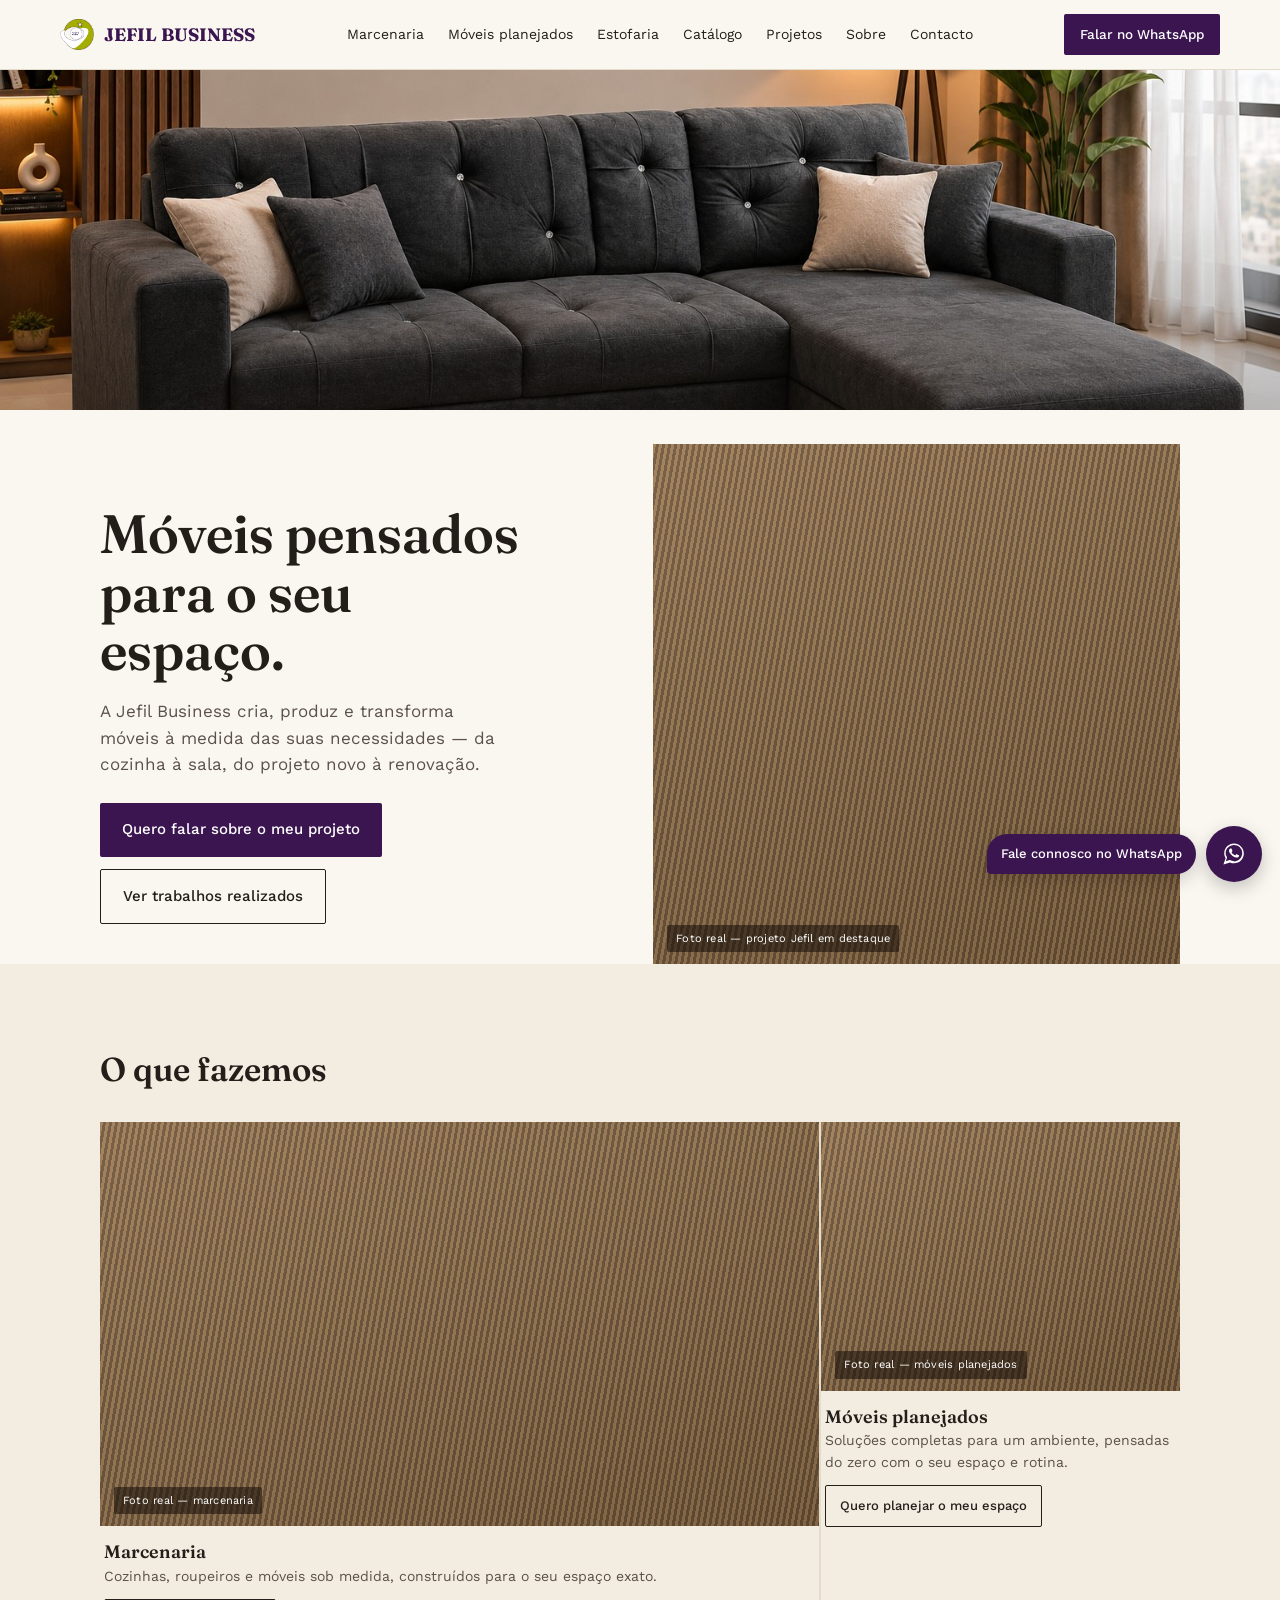
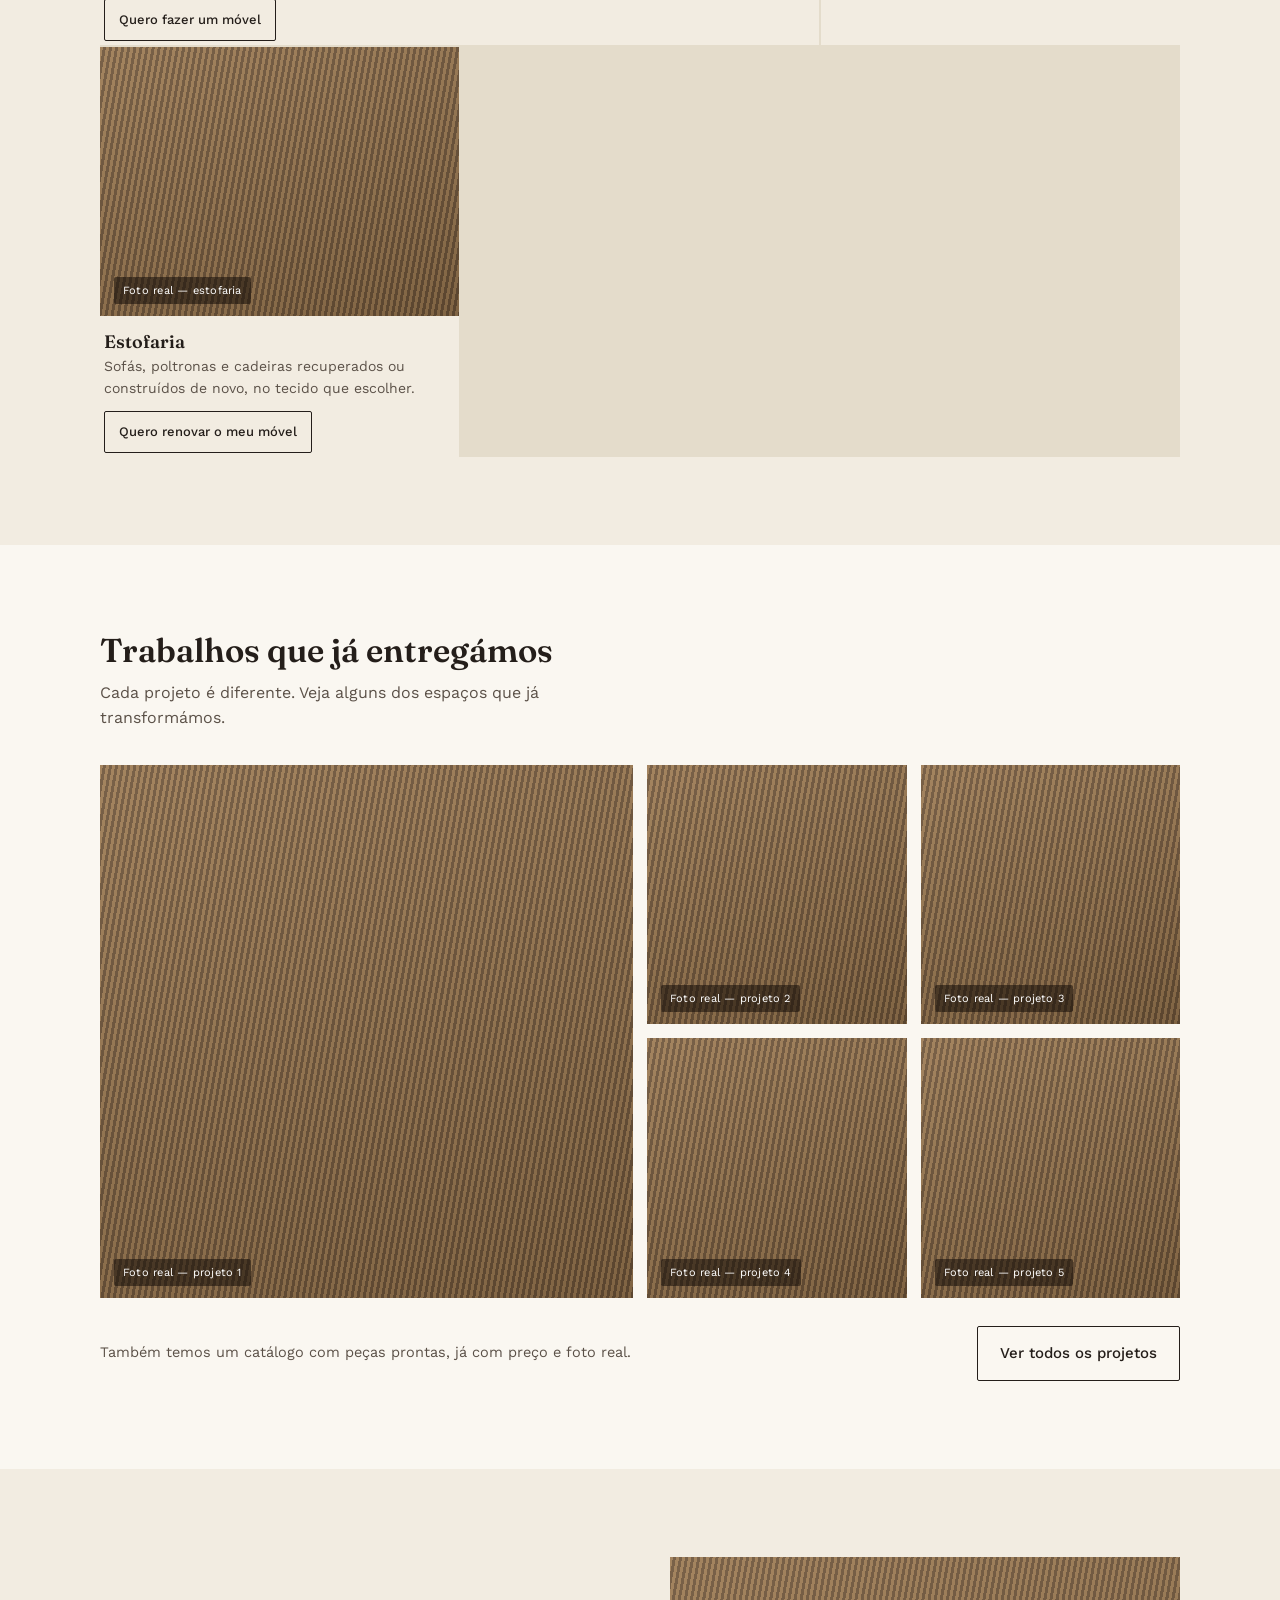
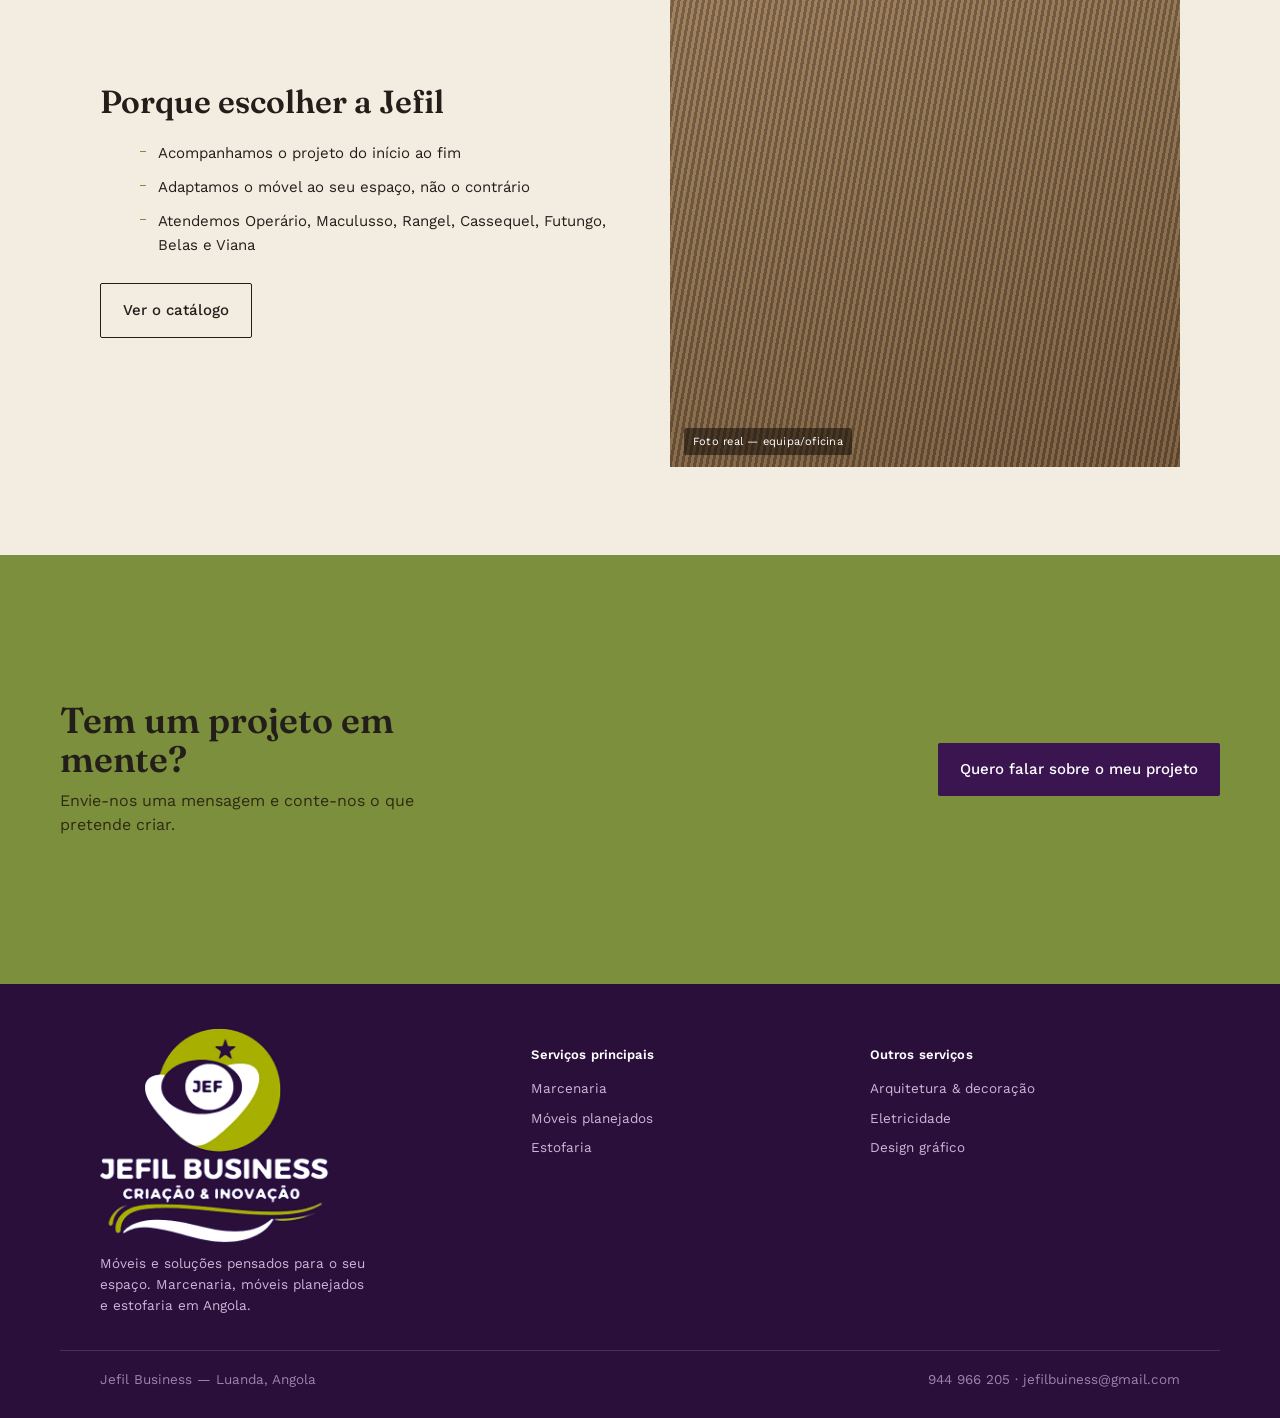
==== index.html @ 347f5ef6 "Add files via upload" ====
<!DOCTYPE html>
<html lang="pt-AO">
<head>
<meta charset="UTF-8">
<meta name="viewport" content="width=device-width, initial-scale=1.0">
<title>Jefil Business — Marcenaria, Móveis Planejados e Estofaria em Angola</title>
<meta name="description" content="Móveis feitos sob medida para o seu espaço. Marcenaria, móveis planejados e estofaria em Angola. Fale connosco no WhatsApp.">
<link rel="icon" type="image/png" sizes="32x32" href="images/favicon-32.png">
<link rel="icon" type="image/png" sizes="192x192" href="images/favicon-192.png">
<link rel="apple-touch-icon" href="images/favicon-512.png">
<link rel="preconnect" href="https://fonts.googleapis.com">
<link rel="preconnect" href="https://fonts.gstatic.com" crossorigin>
<link href="https://fonts.googleapis.com/css2?family=Fraunces:opsz,wght@9..144,400;9..144,500;9..144,600;9..144,700&family=Work+Sans:wght@400;500;600&display=swap" rel="stylesheet">
<link rel="stylesheet" href="styles.css">
</head>
<body>
<header>
  <div class="wrap nav">
    <a href="index.html" class="logo"><img src="images/jefil-icon.png" alt="Jefil Business"><span>JEFIL BUSINESS</span></a>
    <nav class="nav-links">
      <a href="marcenaria.html">Marcenaria</a>
      <a href="moveis-planejados.html">Móveis planejados</a>
      <a href="estofaria.html">Estofaria</a>
      <a href="catalogo.html">Catálogo</a>
      <a href="projetos.html">Projetos</a>
      <a href="sobre.html">Sobre</a>
      <a href="contacto.html">Contacto</a>
    </nav>
    <a href="#" class="nav-cta wa-link" data-msg="Olá, vim do site e quero falar sobre o meu projeto.">Falar no WhatsApp</a>
    <button class="burger" id="burgerBtn" aria-label="Abrir menu">
      <span></span><span></span><span></span>
    </button>
  </div>
  <div class="wrap mobile-menu" id="mobileMenu">
    <a href="marcenaria.html">Marcenaria</a>
      <a href="moveis-planejados.html">Móveis planejados</a>
      <a href="estofaria.html">Estofaria</a>
      <a href="catalogo.html">Catálogo</a>
      <a href="projetos.html">Projetos</a>
      <a href="sobre.html">Sobre</a>
      <a href="contacto.html">Contacto</a>
    <div class="sub">
      <a href="#">Arquitetura &amp; decoração</a>
      <a href="#">Eletricidade</a>
      <a href="#">Design gráfico</a>
    </div>
  </div>
</header>
<div class="page-banner"><img src="images/banner-home.jpg" alt="Ambiente de decoração — imagem ilustrativa"></div>

<section class="hero">
  <div class="wrap hero-grid">
    <div class="hero-copy">
      <h1>Móveis pensados para o seu espaço.</h1>
      <p>A Jefil Business cria, produz e transforma móveis à medida das suas necessidades — da cozinha à sala, do projeto novo à renovação.</p>
      <div class="hero-actions">
        <a href="#" class="btn wa-link" data-msg="Olá, vim do site da Jefil e quero falar sobre o meu projeto.">Quero falar sobre o meu projeto</a>
        <a href="projetos.html" class="btn-outline">Ver trabalhos realizados</a>
      </div>
    </div>
    <div class="ph hero-photo" data-label="Foto real — projeto Jefil em destaque"></div>
  </div>
</section>

<section class="offer-alt">
  <div class="wrap">
    <div class="section-head">
      <h2>O que fazemos</h2>
    </div>
    <div class="offer-grid">
      <div class="offer-item big">
        <div class="ph" data-label="Foto real — marcenaria"></div>
        <div class="cap">
          <h3>Marcenaria</h3>
          <p class="text-soft" style="font-size:14px;margin-top:4px;">Cozinhas, roupeiros e móveis sob medida, construídos para o seu espaço exato.</p>
          <a href="marcenaria.html" class="btn-outline" style="display:inline-block;margin-top:12px;font-size:13px;padding:10px 14px;">Quero fazer um móvel</a>
        </div>
      </div>
      <div class="offer-item">
        <div class="ph" data-label="Foto real — móveis planejados"></div>
        <div class="cap">
          <h3>Móveis planejados</h3>
          <p class="text-soft" style="font-size:14px;margin-top:4px;">Soluções completas para um ambiente, pensadas do zero com o seu espaço e rotina.</p>
          <a href="moveis-planejados.html" class="btn-outline" style="display:inline-block;margin-top:12px;font-size:13px;padding:10px 14px;">Quero planejar o meu espaço</a>
        </div>
      </div>
      <div class="offer-item">
        <div class="ph" data-label="Foto real — estofaria"></div>
        <div class="cap">
          <h3>Estofaria</h3>
          <p class="text-soft" style="font-size:14px;margin-top:4px;">Sofás, poltronas e cadeiras recuperados ou construídos de novo, no tecido que escolher.</p>
          <a href="estofaria.html" class="btn-outline" style="display:inline-block;margin-top:12px;font-size:13px;padding:10px 14px;">Quero renovar o meu móvel</a>
        </div>
      </div>
    </div>
  </div>
</section>

<section>
  <div class="wrap">
    <div class="section-head">
      <h2>Trabalhos que já entregámos</h2>
      <p>Cada projeto é diferente. Veja alguns dos espaços que já transformámos.</p>
    </div>
    <div class="portfolio-grid">
      <div class="item"><div class="ph" data-label="Foto real — projeto 1"></div></div>
      <div class="item"><div class="ph" data-label="Foto real — projeto 2"></div></div>
      <div class="item"><div class="ph" data-label="Foto real — projeto 3"></div></div>
      <div class="item"><div class="ph" data-label="Foto real — projeto 4"></div></div>
      <div class="item"><div class="ph" data-label="Foto real — projeto 5"></div></div>
    </div>
    <div class="portfolio-footer">
      <p class="text-soft" style="font-size:14.5px;">Também temos um catálogo com peças prontas, já com preço e foto real.</p>
      <a href="projetos.html" class="btn-outline">Ver todos os projetos</a>
    </div>
  </div>
</section>

<section class="offer-alt">
  <div class="wrap split-grid">
    <div class="split-copy">
      <h2>Porque escolher a Jefil</h2>
      <ul class="split-list">
        <li>Acompanhamos o projeto do início ao fim</li>
        <li>Adaptamos o móvel ao seu espaço, não o contrário</li>
        <li>Atendemos Operário, Maculusso, Rangel, Cassequel, Futungo, Belas e Viana</li>
      </ul>
      <div class="hero-actions" style="margin-top:26px;">
        <a href="catalogo.html" class="btn-outline">Ver o catálogo</a>
      </div>
    </div>
    <div class="ph" data-label="Foto real — equipa/oficina"></div>
  </div>
</section>

<section class="final-cta">
  <div class="wrap final-cta-inner">
    <div>
      <h2>Tem um projeto em mente?</h2>
      <p>Envie-nos uma mensagem e conte-nos o que pretende criar.</p>
    </div>
    <a href="#" class="btn wa-link" data-msg="Olá, vim do site da Jefil e quero falar sobre o meu projeto.">Quero falar sobre o meu projeto</a>
  </div>
</section>
<footer id="sobre-footer">
  <div class="wrap footer-grid">
    <div>
      <div class="flogo"><img src="images/jefil-logo-completo.png" alt="Jefil Business — Criação &amp; Inovação"></div>
      <p style="max-width:34ch;">Móveis e soluções pensados para o seu espaço. Marcenaria, móveis planejados e estofaria em Angola.</p>
    </div>
    <div>
      <h4>Serviços principais</h4>
      <ul>
        <li><a href="marcenaria.html">Marcenaria</a></li>
        <li><a href="moveis-planejados.html">Móveis planejados</a></li>
        <li><a href="estofaria.html">Estofaria</a></li>
      </ul>
    </div>
    <div>
      <h4>Outros serviços</h4>
      <ul>
        <li><a href="#">Arquitetura &amp; decoração</a></li>
        <li><a href="#">Eletricidade</a></li>
        <li><a href="#">Design gráfico</a></li>
      </ul>
    </div>
  </div>
  <div class="wrap footer-bottom">
    <span>Jefil Business — Luanda, Angola</span>
    <span>944 966 205 · jefilbuiness@gmail.com</span>
  </div>
</footer>

<div class="wa-fab">
  <div class="label wa-link" data-msg="Olá, vim do site e quero falar sobre o meu projeto.">Fale connosco no WhatsApp</div>
  <a href="#" class="bubble wa-link" data-msg="Olá, vim do site e quero falar sobre o meu projeto." aria-label="WhatsApp">
    <svg viewBox="0 0 32 32" fill="currentColor"><path d="M16.04 3C9.37 3 3.98 8.39 3.98 15.06c0 2.23.6 4.32 1.65 6.12L3 29l8.02-2.6a12 12 0 0 0 5.02 1.1h.01c6.67 0 12.05-5.39 12.05-12.06C28.1 8.39 22.71 3 16.04 3Zm0 21.86h-.01a9.8 9.8 0 0 1-5-1.37l-.36-.21-4.76 1.55 1.56-4.63-.24-.38a9.77 9.77 0 0 1-1.5-5.2C5.73 9.4 10.34 4.8 16.04 4.8c2.7 0 5.24 1.05 7.15 2.96a10.02 10.02 0 0 1 2.96 7.1c0 5.66-4.61 10.24-10.11 10.24Zm5.56-7.66c-.3-.15-1.78-.88-2.06-.98-.28-.1-.48-.15-.68.15-.2.3-.78.98-.96 1.18-.18.2-.35.22-.65.08-.3-.15-1.28-.47-2.44-1.51-.9-.8-1.51-1.79-1.69-2.09-.18-.3-.02-.46.13-.61.14-.14.3-.35.45-.53.15-.18.2-.3.3-.5.1-.2.05-.38-.02-.53-.08-.15-.68-1.65-.94-2.25-.25-.6-.5-.52-.68-.53h-.58c-.2 0-.53.08-.8.38-.28.3-1.05 1.02-1.05 2.5s1.08 2.9 1.23 3.1c.15.2 2.13 3.25 5.16 4.56.72.31 1.28.5 1.72.64.72.23 1.38.2 1.9.12.58-.09 1.78-.73 2.03-1.43.25-.7.25-1.3.18-1.43-.08-.13-.28-.2-.58-.35Z"/></svg>
  </a>
</div>

<script src="site.js"></script>
</body>
</html>
---- styles.css ----
:root{
  --bg:#FAF7F1;
  --bg-alt:#F2ECE1;
  --ink:#241E1A;
  --ink-soft:#5B5148;
  --purple:#3B1550;
  --purple-deep:#2A0F3B;
  --gold:#7C8F3C; /* verde-oliva da marca real */
  --line:#E4DCCB;
  --wa-number:244944966205;
  --radius-s:2px;
  --maxw:1160px;
}
*{box-sizing:border-box;}
html{scroll-behavior:smooth;}
body{
  margin:0;
  background:var(--bg);
  color:var(--ink);
  font-family:'Work Sans', sans-serif;
  font-size:16px;
  line-height:1.55;
  -webkit-font-smoothing:antialiased;
  padding-bottom:0;
}
h1,h2,h3{
  font-family:'Fraunces', serif;
  font-weight:600;
  line-height:1.08;
  margin:0;
  color:var(--ink);
}
p{margin:0;}
a{color:inherit;text-decoration:none;}
img{display:block;width:100%;height:100%;object-fit:cover;}
.wrap{max-width:var(--maxw);margin:0 auto;padding:0 20px;}
@media(min-width:900px){.wrap{padding:0 40px;}}

/* ---------- placeholder photography (used until a real photo replaces it) ---------- */
.ph{
  position:relative;
  background:
    linear-gradient(160deg, rgba(255,255,255,.08), rgba(0,0,0,.18)),
    repeating-linear-gradient(100deg, #9C7A52 0 3px, #6E5439 3px 6px);
  min-height:220px;
}
.ph::after{
  content:attr(data-label);
  position:absolute;
  left:14px;bottom:12px;
  font-family:'Work Sans',sans-serif;
  font-size:11px;
  letter-spacing:.02em;
  color:#fff;
  background:rgba(20,14,8,.55);
  padding:5px 9px;
  border-radius:2px;
}
.photo-frame{background:#fff;border:1px solid var(--line);}
.photo-frame img{object-fit:contain;background:var(--bg);}

/* ---------- header ---------- */
header{
  position:sticky;top:0;z-index:40;
  background:rgba(250,247,241,.94);
  backdrop-filter:blur(6px);
  border-bottom:1px solid var(--line);
}
.nav{display:flex;align-items:center;justify-content:space-between;padding:14px 0;gap:14px;}
.logo{display:flex;align-items:center;gap:10px;font-family:'Fraunces',serif;font-weight:700;font-size:18px;white-space:nowrap;}
.logo img{width:34px;height:34px;object-fit:contain;flex-shrink:0;}
.logo span{color:var(--purple);}
.nav-links{display:none;gap:24px;font-size:14px;}
.nav-links a:hover{color:var(--purple);}
.nav-links a.active{color:var(--purple);border-bottom:2px solid var(--gold);padding-bottom:3px;}
@media(min-width:960px){.nav-links{display:flex;}}
.nav-cta{
  display:none;
  background:var(--purple);color:#fff;
  padding:10px 16px;font-size:13.5px;font-weight:500;border-radius:2px;white-space:nowrap;
}
@media(min-width:960px){.nav-cta{display:inline-block;}}
.burger{display:inline-flex;flex-direction:column;gap:4px;background:none;border:0;padding:4px;cursor:pointer;margin-left:auto;}
@media(min-width:960px){.burger{display:none;}}
.burger span{width:20px;height:2px;background:var(--ink);}
.mobile-menu{display:none;flex-direction:column;gap:14px;padding:6px 0 20px;border-top:1px solid var(--line);font-size:15px;}
.mobile-menu.open{display:flex;}
.mobile-menu .sub{padding-top:8px;margin-top:6px;border-top:1px solid var(--line);color:var(--ink-soft);font-size:13.5px;display:flex;gap:16px;flex-wrap:wrap;}

/* ---------- hero ---------- */
.hero{padding:34px 0 0;}
.hero-grid{display:grid;gap:26px;}
@media(min-width:900px){.hero-grid{grid-template-columns:1.05fr 1fr;align-items:end;gap:0;}}
.hero-copy{padding-bottom:8px;}
@media(min-width:900px){.hero-copy{padding:0 40px 40px 0;}}
.hero-copy h1{font-size:36px;max-width:12ch;}
@media(min-width:600px){.hero-copy h1{font-size:46px;}}
@media(min-width:1100px){.hero-copy h1{font-size:54px;}}
.hero-copy p{margin-top:18px;color:var(--ink-soft);font-size:17px;max-width:38ch;}
.hero-actions{margin-top:26px;display:flex;flex-wrap:wrap;gap:12px;align-items:center;}
.btn{display:inline-flex;align-items:center;gap:8px;background:var(--purple);color:#fff;padding:15px 22px;font-size:15px;font-weight:500;border-radius:2px;}
.btn-outline{padding:15px 22px;font-size:15px;font-weight:500;border:1px solid var(--ink);border-radius:2px;}
.hero-photo{aspect-ratio:4/5;}
@media(min-width:900px){.hero-photo{aspect-ratio:auto;height:520px;}}

/* ---------- section shell ---------- */
section{padding:60px 0;}
@media(min-width:900px){section{padding:88px 0;}}
.section-head{max-width:46ch;margin-bottom:34px;}
.section-head h2{font-size:27px;}
@media(min-width:900px){.section-head h2{font-size:33px;}}
.section-head p{color:var(--ink-soft);margin-top:12px;font-size:16px;}
.draft-note{display:inline-block;margin-bottom:10px;font-size:12px;color:#8A6B2E;background:#F3E7C9;padding:3px 9px;border-radius:2px;}
.offer-alt{background:var(--bg-alt);}

/* ---------- offer grid (o que podemos criar) ---------- */
.offer-grid{display:grid;gap:2px;background:var(--line);grid-template-columns:1fr;}
@media(min-width:640px){.offer-grid{grid-template-columns:1fr 1fr;}}
@media(min-width:1000px){.offer-grid{grid-template-columns:repeat(3,1fr);}}
.offer-item{background:var(--bg-alt);}
.offer-item .ph, .offer-item .photo-frame{aspect-ratio:4/3;}
.offer-item .cap{padding:16px 4px 4px;}
.offer-item h3{font-size:18px;font-weight:600;}
.offer-item.big{grid-column:span 1;}
@media(min-width:640px){.offer-item.big{grid-column:span 2;}}
.offer-item.big .ph, .offer-item.big .photo-frame{aspect-ratio:16/9;}

/* ---------- generic 2-col split ---------- */
.split-grid{display:grid;gap:34px;align-items:center;}
@media(min-width:900px){.split-grid{grid-template-columns:1fr 1fr;gap:60px;}}
.split-grid .ph, .split-grid .photo-frame{aspect-ratio:1/1;}
.split-copy h2{font-size:27px;margin-bottom:16px;}
@media(min-width:900px){.split-copy h2{font-size:32px;}}
.split-copy p{color:var(--ink-soft);font-size:16px;max-width:44ch;}
.split-list{margin-top:22px;display:flex;flex-direction:column;gap:11px;}
.split-list li{list-style:none;padding-left:18px;position:relative;font-size:15px;}
.split-list li::before{content:"";position:absolute;left:0;top:9px;width:6px;height:1px;background:var(--gold);}

/* ---------- portfolio / gallery grid ---------- */
.portfolio-grid{display:grid;gap:14px;grid-template-columns:repeat(2,1fr);}
@media(min-width:700px){.portfolio-grid{grid-template-columns:repeat(4,1fr);}}
.portfolio-grid .item:nth-child(1){grid-column:span 2;grid-row:span 2;}
.portfolio-grid .ph, .portfolio-grid .photo-frame{aspect-ratio:1/1;height:100%;}
.portfolio-grid .item:nth-child(1) .ph, .portfolio-grid .item:nth-child(1) .photo-frame{aspect-ratio:auto;height:100%;min-height:260px;}
.portfolio-footer{margin-top:28px;display:flex;flex-wrap:wrap;gap:16px;align-items:center;justify-content:space-between;}

/* ---------- process ---------- */
.process{background:var(--purple-deep);color:#F4EFE6;}
.process .section-head p{color:#CBB8D6;}
.process .draft-note{background:rgba(255,255,255,.12);color:#F0E4C8;}
.process-list{display:grid;gap:0;border-top:1px solid rgba(255,255,255,.16);}
.process-row{display:grid;grid-template-columns:52px 1fr;gap:18px;padding:22px 0;border-bottom:1px solid rgba(255,255,255,.16);}
@media(min-width:700px){.process-row{grid-template-columns:70px 1fr;}}
.process-num{font-family:'Fraunces',serif;font-size:25px;color:var(--gold);font-weight:500;}
.process-row h3{color:#fff;font-size:18px;font-weight:600;margin-bottom:5px;}
.process-row p{color:#D8CBDE;font-size:15px;max-width:52ch;}

/* ---------- faq ---------- */
.faq-list{display:flex;flex-direction:column;border-top:1px solid var(--line);max-width:760px;}
details{border-bottom:1px solid var(--line);padding:18px 0;}
summary{cursor:pointer;font-size:16px;font-weight:500;display:flex;justify-content:space-between;align-items:center;gap:16px;list-style:none;}
summary::-webkit-details-marker{display:none;}
summary::after{content:"+";font-size:20px;color:var(--purple);flex-shrink:0;font-weight:400;}
details[open] summary::after{content:"–";}
details p{margin-top:12px;color:var(--ink-soft);font-size:15px;max-width:60ch;}

/* ---------- final cta band ---------- */
.final-cta{background:var(--gold);color:var(--ink);}
.final-cta-inner{display:flex;flex-direction:column;gap:22px;padding:48px 0;}
@media(min-width:800px){.final-cta-inner{flex-direction:row;align-items:center;justify-content:space-between;padding:58px 0;}}
.final-cta h2{font-size:28px;max-width:14ch;}
@media(min-width:900px){.final-cta h2{font-size:36px;}}
.final-cta p{margin-top:10px;color:#2E2A12;max-width:38ch;}
.final-cta .btn{background:var(--purple);color:#fff;flex-shrink:0;}

/* ---------- product cards (catalogo) ---------- */
.product-grid{display:grid;gap:28px;grid-template-columns:1fr;}
@media(min-width:640px){.product-grid{grid-template-columns:1fr 1fr;}}
@media(min-width:1000px){.product-grid{grid-template-columns:repeat(3,1fr);}}
.product-card{background:#fff;border:1px solid var(--line);display:flex;flex-direction:column;}
.product-card .photo, .product-card .ph{aspect-ratio:1/1;}
.product-card .body{padding:16px 16px 20px;display:flex;flex-direction:column;gap:8px;flex:1;}
.product-card h3{font-size:16.5px;font-weight:600;}
.product-card .price{font-family:'Fraunces',serif;font-size:19px;color:var(--purple);}
.product-card .delivery{font-size:12px;color:var(--gold);font-weight:600;}
.product-card .desc{font-size:14px;color:var(--ink-soft);flex:1;}
.product-card .actions{display:flex;gap:8px;margin-top:8px;flex-wrap:wrap;}
.product-card .actions a{flex:1;text-align:center;padding:11px 10px;font-size:13px;font-weight:500;border-radius:2px;white-space:nowrap;}
.product-card .actions .primary{background:var(--purple);color:#fff;}
.product-card .actions .secondary{border:1px solid var(--ink);}
.product-card .gallery{display:grid;grid-template-columns:1fr 1fr;gap:2px;aspect-ratio:1/1;}
.product-card .gallery img{height:100%;}

/* ---------- footer ---------- */
footer{background:var(--purple-deep);color:#CBB8D6;padding:44px 0 28px;font-size:13.5px;}
.footer-grid{display:grid;gap:28px;}
@media(min-width:700px){.footer-grid{grid-template-columns:1.3fr 1fr 1fr;}}
footer .flogo{max-width:230px;margin-bottom:10px;}
footer .flogo img{width:100%;height:auto;object-fit:contain;}
footer h4{color:#fff;font-size:13px;font-weight:600;margin-bottom:12px;letter-spacing:.01em;}
footer ul{list-style:none;margin:0;padding:0;display:flex;flex-direction:column;gap:9px;}
footer a:hover{color:#fff;}
.footer-bottom{margin-top:34px;padding-top:18px;border-top:1px solid rgba(255,255,255,.14);color:#9A85A8;display:flex;flex-wrap:wrap;gap:8px 18px;justify-content:space-between;}

/* ---------- decorative page banner (ambient, not a real-work claim) ---------- */
.page-banner{
  width:100%;
  height:200px;
  overflow:hidden;
  position:relative;
}
@media(min-width:700px){.page-banner{height:280px;}}
@media(min-width:1100px){.page-banner{height:340px;}}
.page-banner img{width:100%;height:100%;object-fit:cover;object-position:center 40%;}
.page-banner::after{
  content:"";position:absolute;inset:0;
  background:linear-gradient(180deg, rgba(20,14,8,0) 40%, rgba(20,14,8,.28) 100%);
}

/* ---------- floating whatsapp bubble ---------- */
.wa-fab{
  position:fixed;right:18px;bottom:18px;z-index:50;
  display:flex;align-items:center;gap:10px;
}
.wa-fab .bubble{
  width:56px;height:56px;border-radius:50%;
  background:var(--purple);color:#fff;
  display:flex;align-items:center;justify-content:center;
  box-shadow:0 6px 18px rgba(0,0,0,.22);
  flex-shrink:0;
}
.wa-fab .bubble svg{width:26px;height:26px;}
.wa-fab .label{
  background:var(--purple);color:#fff;
  padding:10px 14px;border-radius:20px 20px 20px 4px;
  font-size:13px;font-weight:500;white-space:nowrap;
  box-shadow:0 6px 18px rgba(0,0,0,.18);
  opacity:1;transform:translateX(0);
  transition:opacity .4s ease, transform .4s ease;
}
.wa-fab .label.hidden{opacity:0;transform:translateX(8px);pointer-events:none;}

/* ---------- utility ---------- */
.mt-lg{margin-top:40px;}
.center{text-align:center;}
.text-soft{color:var(--ink-soft);}
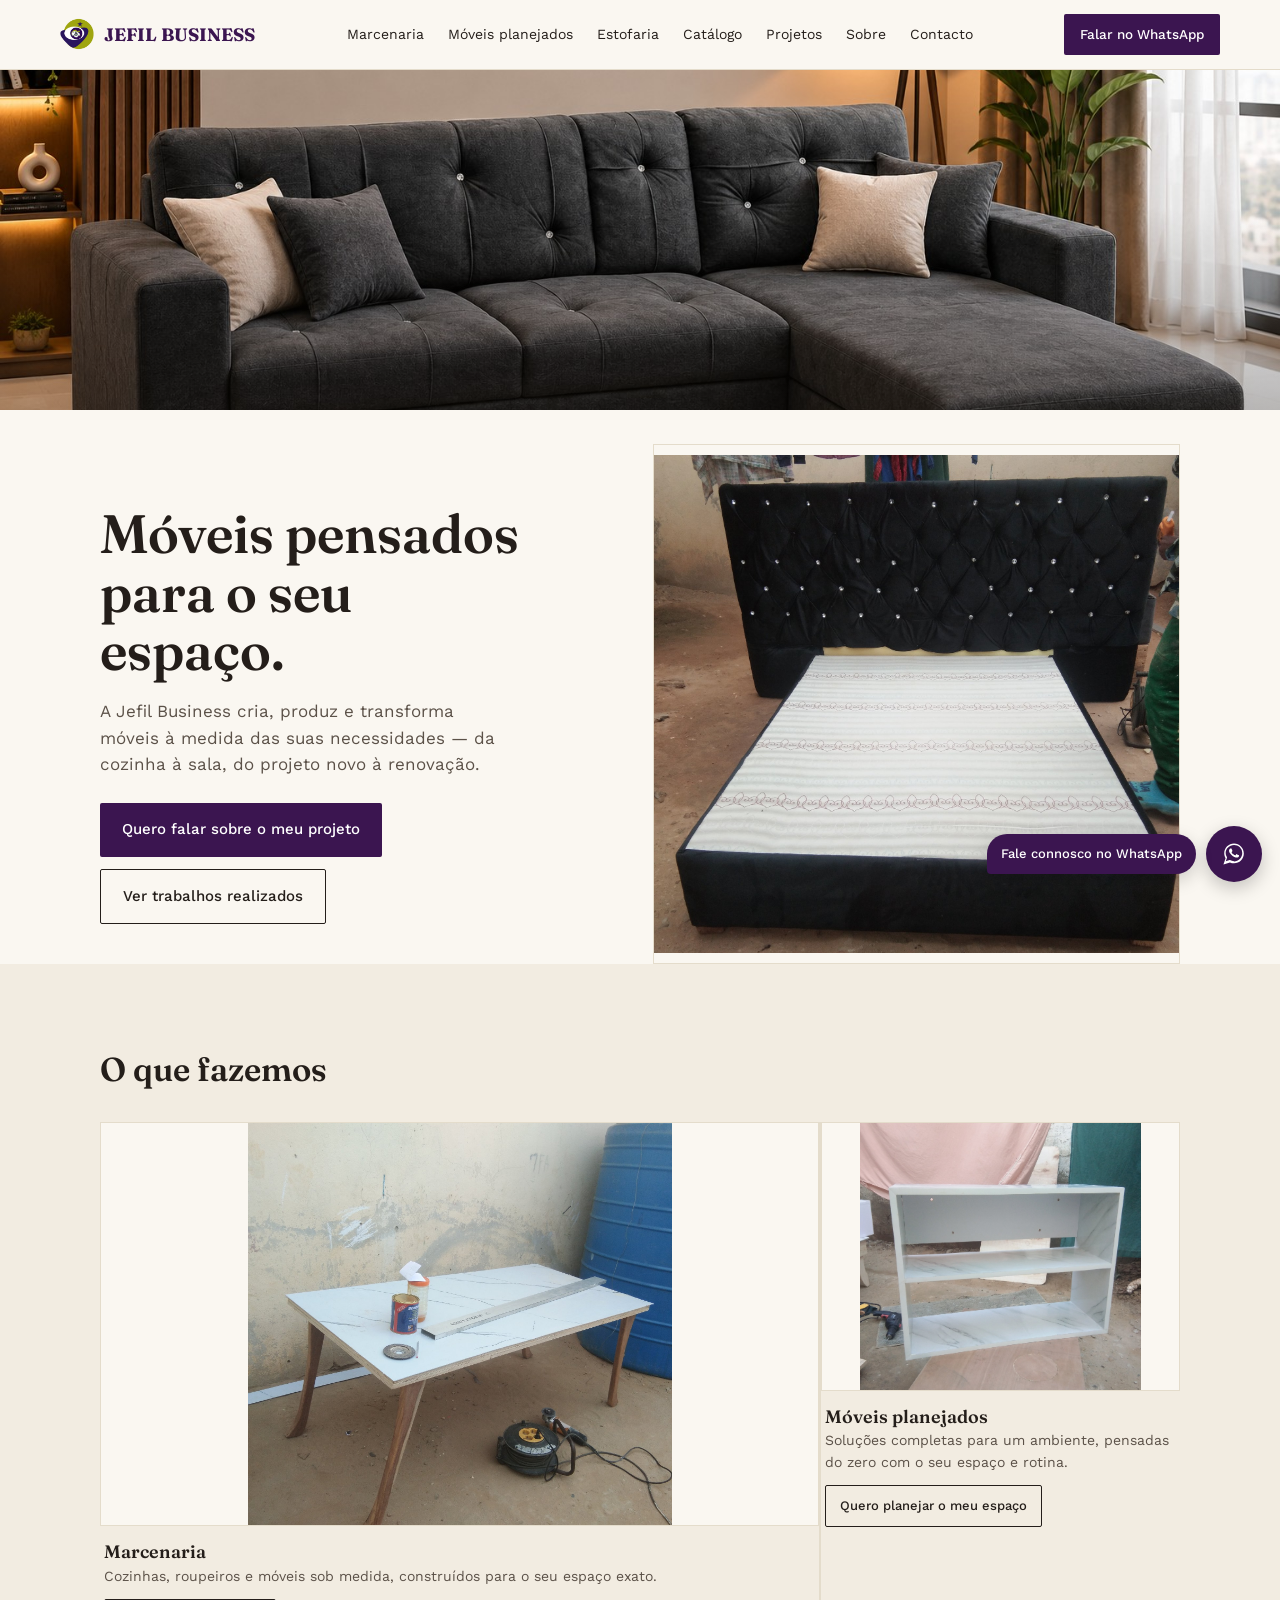
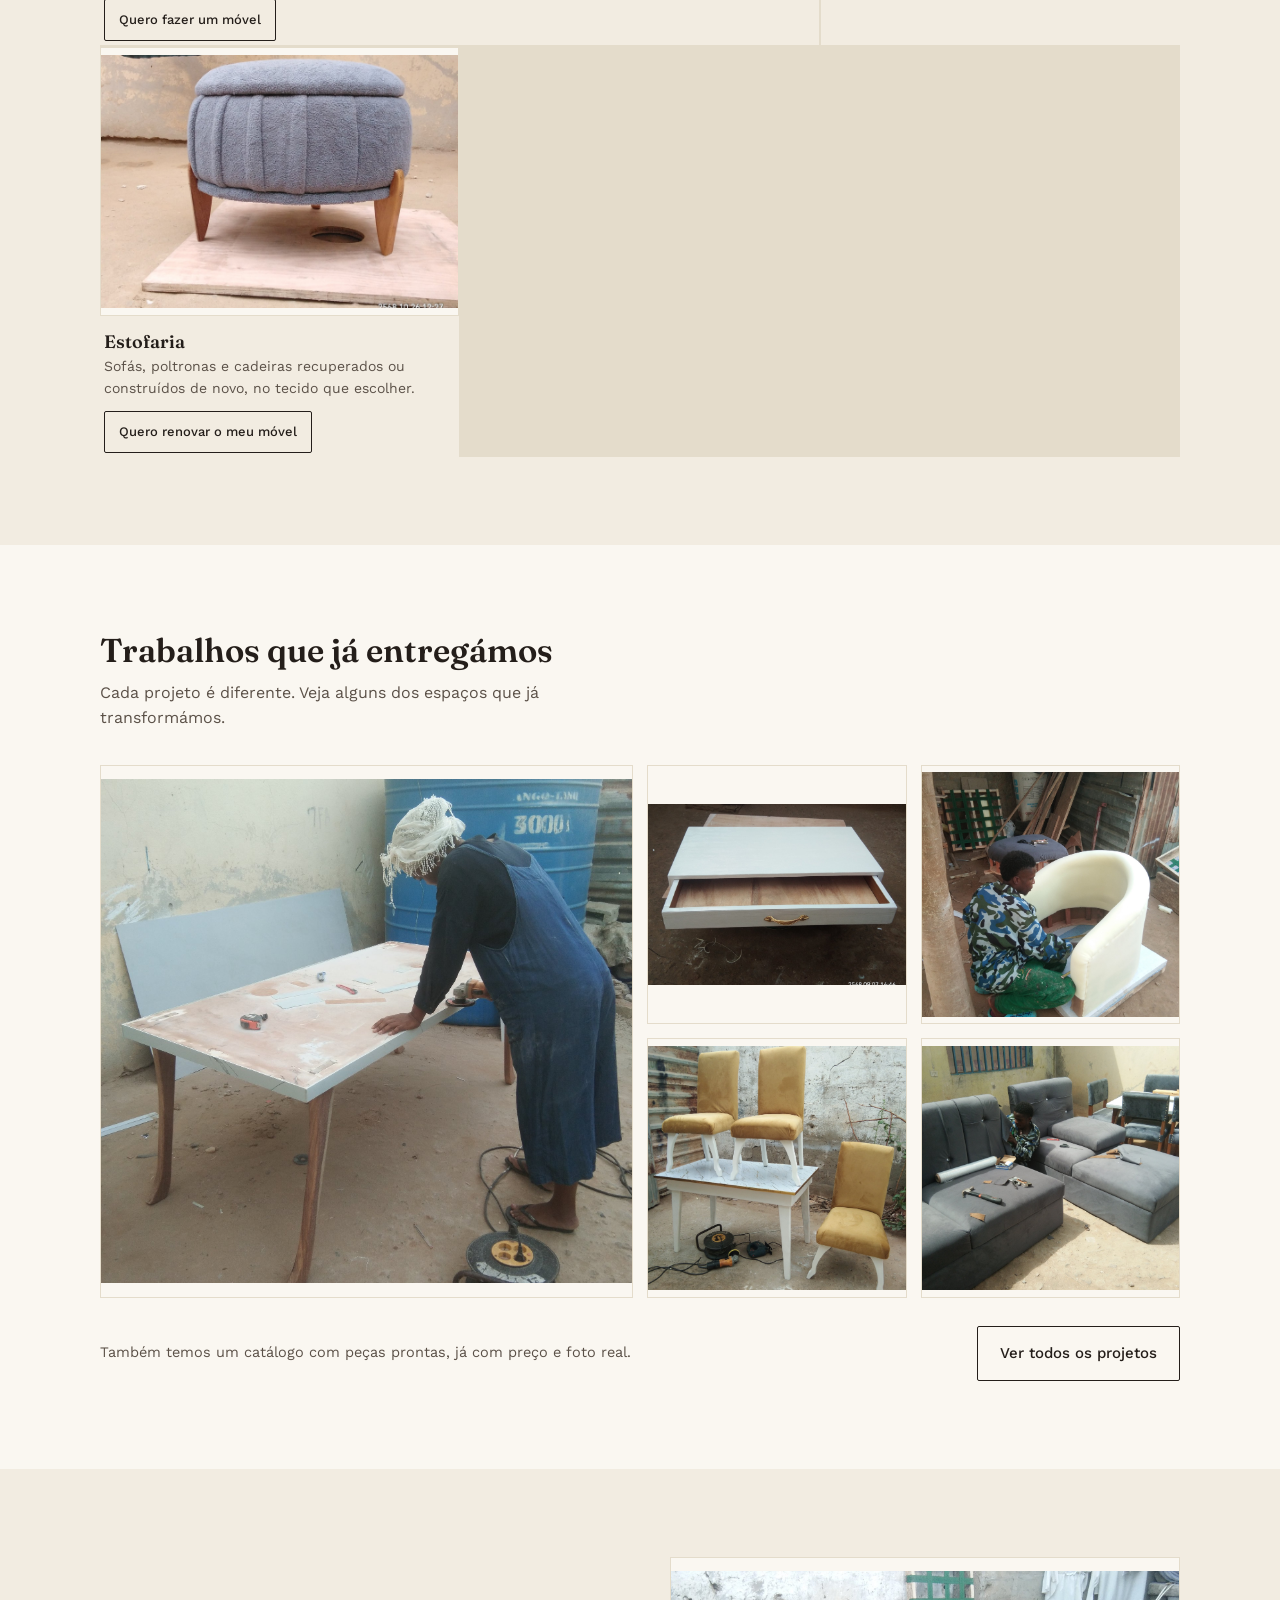
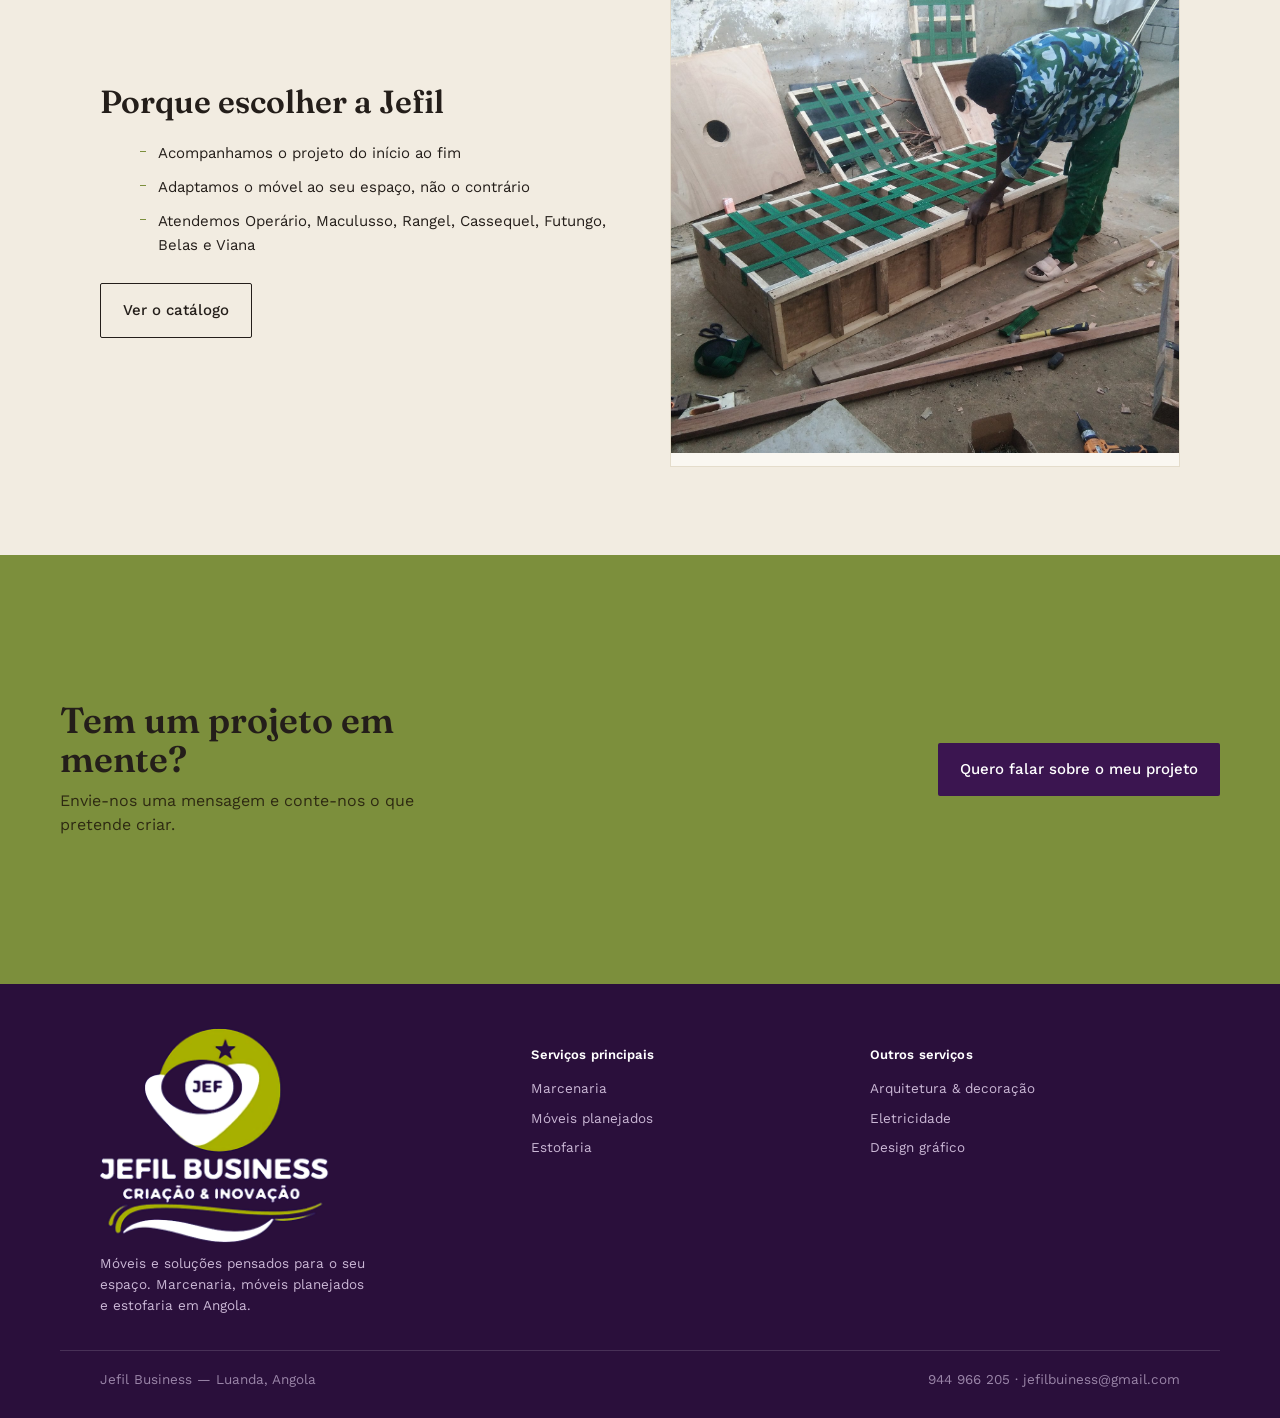
==== commit 008e42c6: "Add files via upload" ====
--- a/index.html
+++ b/index.html
@@ -58,7 +58,7 @@
         <a href="projetos.html" class="btn-outline">Ver trabalhos realizados</a>
       </div>
     </div>
-    <div class="ph hero-photo" data-label="Foto real — projeto Jefil em destaque"></div>
+    <div class="photo-frame hero-photo"><img src="images/real-27-cama-cabeceira-preta-strass-melhorado.jpg" alt="Cama com cabeceira preta estofada, produzida pela Jefil"></div>
   </div>
 </section>
 
@@ -69,7 +69,7 @@
     </div>
     <div class="offer-grid">
       <div class="offer-item big">
-        <div class="ph" data-label="Foto real — marcenaria"></div>
+        <div class="photo-frame"><img src="images/real-31-mesa-marmore-pes-madeira-melhorado.jpg" alt="Mesa em mármore com pés de madeira, produzida pela Jefil"></div>
         <div class="cap">
           <h3>Marcenaria</h3>
           <p class="text-soft" style="font-size:14px;margin-top:4px;">Cozinhas, roupeiros e móveis sob medida, construídos para o seu espaço exato.</p>
@@ -77,7 +77,7 @@
         </div>
       </div>
       <div class="offer-item">
-        <div class="ph" data-label="Foto real — móveis planejados"></div>
+        <div class="photo-frame"><img src="images/real-25-estante-marmore-oficina-melhorado.jpg" alt="Estante planejada em laminado mármore"></div>
         <div class="cap">
           <h3>Móveis planejados</h3>
           <p class="text-soft" style="font-size:14px;margin-top:4px;">Soluções completas para um ambiente, pensadas do zero com o seu espaço e rotina.</p>
@@ -85,7 +85,7 @@
         </div>
       </div>
       <div class="offer-item">
-        <div class="ph" data-label="Foto real — estofaria"></div>
+        <div class="photo-frame"><img src="images/real-29-pufe-redondo-boucle-melhorado.jpg" alt="Pufe redondo em boucle, produzido pela Jefil"></div>
         <div class="cap">
           <h3>Estofaria</h3>
           <p class="text-soft" style="font-size:14px;margin-top:4px;">Sofás, poltronas e cadeiras recuperados ou construídos de novo, no tecido que escolher.</p>
@@ -103,11 +103,11 @@
       <p>Cada projeto é diferente. Veja alguns dos espaços que já transformámos.</p>
     </div>
     <div class="portfolio-grid">
-      <div class="item"><div class="ph" data-label="Foto real — projeto 1"></div></div>
-      <div class="item"><div class="ph" data-label="Foto real — projeto 2"></div></div>
-      <div class="item"><div class="ph" data-label="Foto real — projeto 3"></div></div>
-      <div class="item"><div class="ph" data-label="Foto real — projeto 4"></div></div>
-      <div class="item"><div class="ph" data-label="Foto real — projeto 5"></div></div>
+      <div class="item"><div class="photo-frame"><img src="images/real-30-mesa-acabamento-oficina-melhorado.jpg" alt="Mesa em acabamento na oficina Jefil"></div></div>
+      <div class="item"><div class="photo-frame"><img src="images/real-33-gaveta-detalhe-puxador-dourado-melhorado.jpg" alt="Detalhe de gaveta com puxador dourado"></div></div>
+      <div class="item"><div class="photo-frame"><img src="images/real-28-poltrona-oval-oficina-melhorado.jpg" alt="Poltrona oval em construção na oficina Jefil"></div></div>
+      <div class="item"><div class="photo-frame"><img src="images/real-24-mesa-cadeiras-mostarda-melhorado.jpg" alt="Mesa e cadeiras produzidas pela Jefil"></div></div>
+      <div class="item"><div class="photo-frame"><img src="images/real-23-sofa-l-cinza-oficina-melhorado.jpg" alt="Sofá em L produzido pela Jefil"></div></div>
     </div>
     <div class="portfolio-footer">
       <p class="text-soft" style="font-size:14.5px;">Também temos um catálogo com peças prontas, já com preço e foto real.</p>
@@ -129,7 +129,7 @@
         <a href="catalogo.html" class="btn-outline">Ver o catálogo</a>
       </div>
     </div>
-    <div class="ph" data-label="Foto real — equipa/oficina"></div>
+    <div class="photo-frame"><img src="images/real-22-oficina-estrado-tecido-melhorado.jpg" alt="Equipa Jefil a trabalhar na oficina"></div>
   </div>
 </section>
 
--- a/styles.css
+++ b/styles.css
@@ -142,6 +142,10 @@
 .portfolio-grid .item:nth-child(1){grid-column:span 2;grid-row:span 2;}
 .portfolio-grid .ph, .portfolio-grid .photo-frame{aspect-ratio:1/1;height:100%;}
 .portfolio-grid .item:nth-child(1) .ph, .portfolio-grid .item:nth-child(1) .photo-frame{aspect-ratio:auto;height:100%;min-height:260px;}
+.portfolio-grid.pair-grid{grid-template-columns:repeat(2,1fr);max-width:640px;margin:0 auto;}
+.portfolio-grid.pair-grid .item:nth-child(1){grid-column:auto;grid-row:auto;}
+.portfolio-grid.pair-grid .item:nth-child(1) .ph, .portfolio-grid.pair-grid .item:nth-child(1) .photo-frame{aspect-ratio:1/1;height:auto;min-height:0;}
+.split-grid.single-col{grid-template-columns:1fr;max-width:640px;margin:0 auto;text-align:center;}
 .portfolio-footer{margin-top:28px;display:flex;flex-wrap:wrap;gap:16px;align-items:center;justify-content:space-between;}
 
 /* ---------- process ---------- */
